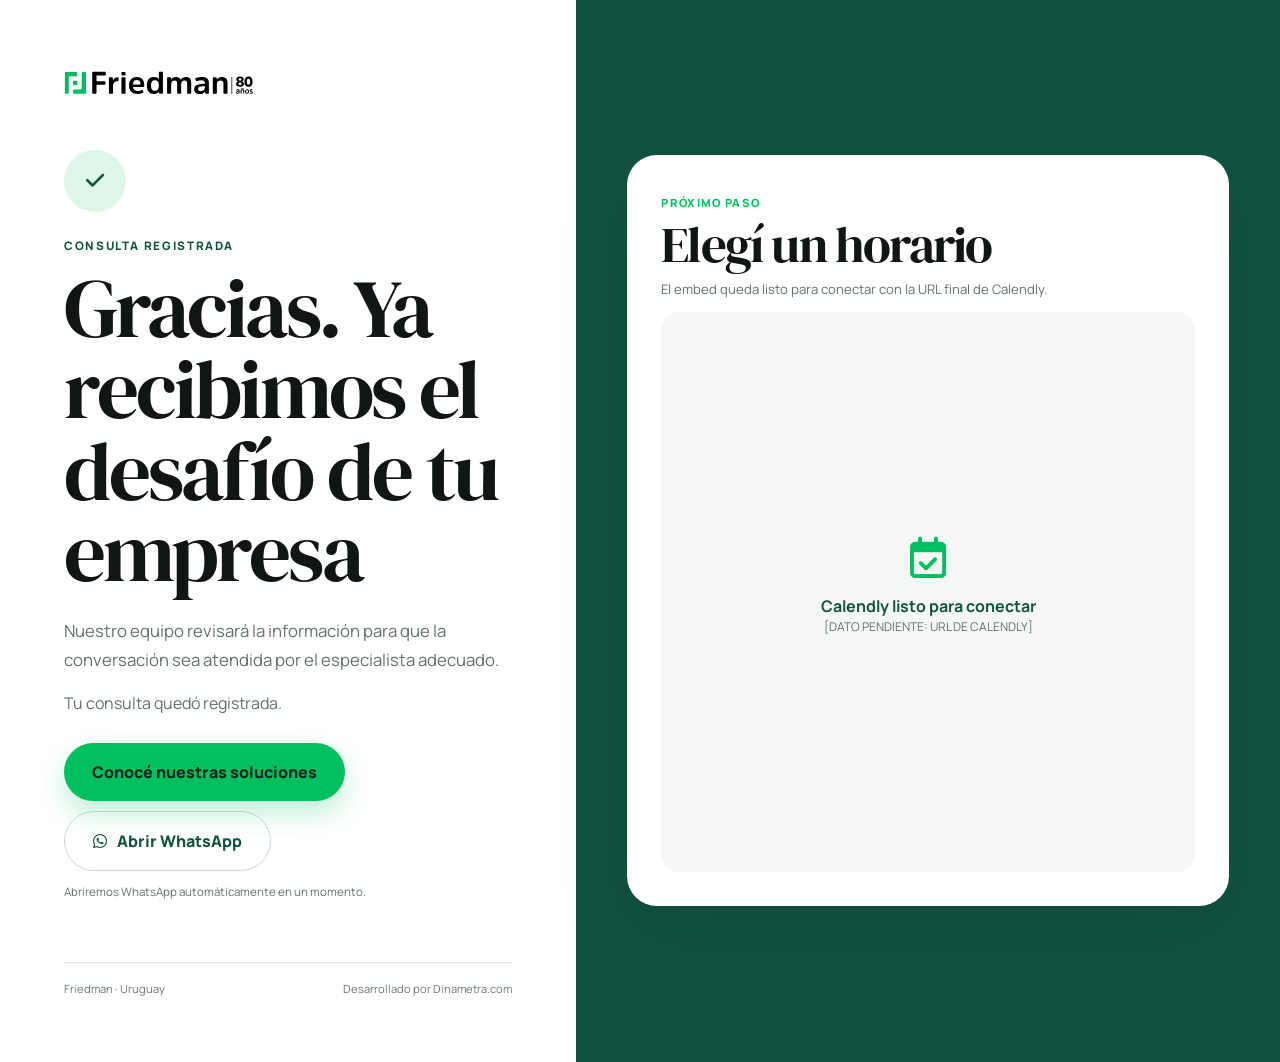
==== gracias.html @ 1538dcfa "landing-friedman-by-ariel" ====
<!doctype html>
<html lang="es-UY">
<head>
  <meta charset="utf-8">
  <meta name="viewport" content="width=device-width, initial-scale=1">
  <title>Gracias | Friedman</title>
  <meta name="robots" content="noindex, nofollow">
  <meta name="theme-color" content="#115341">
  <link rel="icon" href="assets/favicon.png" type="image/png">
  <link rel="preconnect" href="https://fonts.googleapis.com">
  <link rel="preconnect" href="https://fonts.gstatic.com" crossorigin>
  <link href="https://fonts.googleapis.com/css2?family=Manrope:wght@400;500;600;700;800&family=DM+Serif+Display&display=swap" rel="stylesheet">
  <link rel="stylesheet" href="https://cdnjs.cloudflare.com/ajax/libs/font-awesome/6.7.2/css/all.min.css">
  <link rel="stylesheet" href="styles.css">
</head>
<body class="thanks-page" data-page="thanks">
  <main class="thanks-shell">
    <section class="thanks-panel thanks-panel--message">
      <a href="index.html" class="thanks-logo" aria-label="Volver al inicio">
        <img src="assets/friedman-80-claro.svg" alt="Friedman 80 años">
      </a>

      <div class="thanks-content">
        <div class="success-mark"><i class="fa-solid fa-check"></i></div>
        <span class="mini-label">Consulta registrada</span>
        <h1>Gracias. Ya recibimos el desafío de tu empresa</h1>
        <p class="thanks-lead" id="thanksLead">
          Nuestro equipo revisará la información para que la conversación sea atendida por el especialista adecuado.
        </p>
        <p class="thanks-confirmation">Tu consulta quedó registrada.</p>

        <div class="thanks-summary" id="thanksSummary" hidden>
          <span>Resumen enviado</span>
          <strong id="thanksCompany"></strong>
          <p id="thanksChallenge"></p>
        </div>

        <div class="thanks-actions">
          <a class="btn btn--primary btn--large" href="index.html#soluciones">Conocé nuestras soluciones</a>
          <a class="btn btn--ghost btn--large" id="waManual" href="#" target="_blank" rel="noopener">
            <i class="fa-brands fa-whatsapp"></i> Abrir WhatsApp
          </a>
        </div>

        <p class="redirect-note" id="redirectNote">Abriremos WhatsApp automáticamente en un momento.</p>
      </div>

      <div class="thanks-footer">
        <span>Friedman · Uruguay</span>
        <a href="https://dinametra.com/" target="_blank" rel="noopener">Desarrollado por Dinametra.com</a>
      </div>
    </section>

    <section class="thanks-panel thanks-panel--calendar">
      <div class="calendar-shell">
        <div class="calendar-head">
          <span>Próximo paso</span>
          <h2>Elegí un horario</h2>
          <p>El embed queda listo para conectar con la URL final de Calendly.</p>
        </div>

        <div id="calendlyMount" class="calendly-mount">
          <div class="calendar-placeholder">
            <i class="fa-regular fa-calendar-check"></i>
            <strong>Calendly listo para conectar</strong>
            <p>[DATO PENDIENTE: URL DE CALENDLY]</p>
          </div>
        </div>
      </div>
    </section>
  </main>

  <script src="script.js"></script>
</body>
</html>
---- styles.css ----
:root{
  --green:#00bf5e;
  --green-dark:#115341;
  --green-deep:#0b3a2f;
  --ink:#111514;
  --muted:#64706c;
  --paper:#f5f7f4;
  --white:#ffffff;
  --line:rgba(17,83,65,.14);
  --shadow:0 24px 70px rgba(6,32,25,.16);
  --radius:28px;
  --radius-sm:18px;
  --container:min(1180px, calc(100% - 40px));
  --ease:cubic-bezier(.2,.7,.2,1);
}

*{box-sizing:border-box}
html{scroll-behavior:smooth}
body{
  margin:0;
  color:var(--ink);
  background:#fff;
  font-family:"Manrope",system-ui,-apple-system,BlinkMacSystemFont,"Segoe UI",sans-serif;
  line-height:1.5;
  overflow-x:hidden;
}
body.modal-open{overflow:hidden}
img{display:block;max-width:100%}
button,input,select{font:inherit}
button{cursor:pointer}
a{color:inherit;text-decoration:none}
h1,h2,h3,p{margin-top:0}
h1,h2{
  font-family:"DM Serif Display",Georgia,serif;
  letter-spacing:-.035em;
  line-height:.98;
  font-weight:400;
}
h1{font-size:clamp(3.6rem,8vw,7.7rem);margin-bottom:24px}
h2{font-size:clamp(2.5rem,5vw,5.1rem);margin-bottom:20px}
h3{font-size:clamp(1.05rem,1.6vw,1.4rem);line-height:1.15}
p{color:var(--muted)}
.container{width:var(--container);margin-inline:auto}
.section{padding:clamp(84px,11vw,150px) 0}
.sr-only{
  position:absolute;width:1px;height:1px;padding:0;margin:-1px;overflow:hidden;
  clip:rect(0,0,0,0);white-space:nowrap;border:0
}
.skip-link{
  position:fixed;left:16px;top:12px;z-index:9999;
  transform:translateY(-160%);background:var(--ink);color:#fff;padding:10px 14px;border-radius:8px
}
.skip-link:focus{transform:translateY(0)}

.btn{
  border:0;border-radius:999px;padding:14px 22px;font-weight:800;
  display:inline-flex;align-items:center;justify-content:center;gap:10px;
  transition:transform .25s var(--ease),background .25s,color .25s,box-shadow .25s;
}
.btn:hover{transform:translateY(-2px)}
.btn:focus-visible,.card-cta:focus-visible,.text-link:focus-visible,.accordion-trigger:focus-visible,
.menu-toggle:focus-visible,.modal-close:focus-visible,.footer-button:focus-visible,.whatsapp-float:focus-visible{
  outline:3px solid rgba(0,191,94,.36);outline-offset:4px
}
.btn--primary{background:var(--green);color:#08251b;box-shadow:0 12px 28px rgba(0,191,94,.25)}
.btn--primary:hover{background:#0cd56d}
.btn--ghost{background:transparent;border:1px solid rgba(17,83,65,.22);color:var(--green-dark)}
.btn--dark{background:var(--ink);color:#fff}
.btn--light{background:#fff;color:var(--green-dark)}
.btn--large{padding:17px 28px;font-size:1rem}
.mini-label,.section-kicker,.final-eyebrow{
  font-size:.73rem;font-weight:800;text-transform:uppercase;letter-spacing:.14em
}
.section-kicker{color:var(--green-dark);margin-bottom:18px}
.section-kicker--light{color:#b9ffd7}

.site-header{
  position:fixed;inset:0 0 auto;z-index:80;
  transition:background .3s var(--ease),backdrop-filter .3s,border-color .3s;
  border-bottom:1px solid transparent
}
.site-header.is-scrolled{
  background:rgba(255,255,255,.84);
  backdrop-filter:blur(18px);
  border-color:rgba(17,83,65,.1)
}
.nav-shell{min-height:82px;display:flex;align-items:center;justify-content:space-between;gap:22px}
.brand{display:flex;align-items:center;flex:0 0 auto}
.brand-logo{width:clamp(142px,16vw,185px);height:auto;align-self:center}

.desktop-nav{display:flex;align-items:center;gap:clamp(18px,2.4vw,32px);font-size:.86rem;font-weight:700}
.desktop-nav a{position:relative}
.desktop-nav a::after{
  content:"";position:absolute;left:0;right:100%;bottom:-8px;height:2px;background:var(--green);
  transition:right .25s var(--ease)
}
.desktop-nav a:hover::after{right:0}
.nav-actions{display:flex;align-items:center;gap:14px}
.candidate-link{font-size:.8rem;font-weight:700;color:var(--green-dark)}
.btn--nav{padding:12px 18px;font-size:.82rem}
.menu-toggle{display:none;background:none;border:0;width:44px;height:44px;padding:10px}
.menu-toggle span{display:block;height:2px;background:var(--ink);margin:5px 0;transition:.25s}
.mobile-nav{
  display:none;background:#fff;padding:18px 20px 24px;border-top:1px solid var(--line);
  box-shadow:0 18px 40px rgba(0,0,0,.08)
}
.mobile-nav a,.mobile-nav button{display:block;width:100%;text-align:left;padding:11px 0;font-weight:800}
.mobile-nav .btn{margin-top:10px;text-align:center}

.hero{
  position:relative;min-height:100svh;padding:132px 0 74px;
  display:flex;align-items:center;overflow:hidden;
  background:
    radial-gradient(circle at 80% 18%,rgba(0,191,94,.12),transparent 28%),
    linear-gradient(135deg,#fff 0%,#f2f6f1 100%)
}
.hero-grid{display:grid;grid-template-columns:1.02fr .98fr;gap:clamp(38px,6vw,90px);align-items:center}
.eyebrow{
  display:inline-flex;align-items:center;gap:10px;color:var(--green-dark);font-weight:800;
  letter-spacing:.08em;text-transform:uppercase;font-size:.72rem;margin-bottom:24px
}
.eyebrow-dot{width:8px;height:8px;border-radius:50%;background:var(--green);box-shadow:0 0 0 6px rgba(0,191,94,.1)}
.hero-lead{max-width:670px;font-size:clamp(1.05rem,1.7vw,1.32rem);line-height:1.65;color:#44504c}
.hero-actions{display:flex;gap:12px;flex-wrap:wrap;margin:30px 0 42px}
.hero-proof{display:grid;grid-template-columns:repeat(3,1fr);gap:18px;max-width:650px}
.hero-proof div{border-top:1px solid var(--line);padding-top:14px}
.hero-proof strong{display:block;color:var(--green-dark);font-size:1.04rem}
.hero-proof span{display:block;color:var(--muted);font-size:.74rem;margin-top:3px}
.hero-visual{position:relative;min-height:620px}
.hero-photo-wrap{
  position:absolute;inset:0 0 36px 40px;border-radius:42px;overflow:hidden;box-shadow:var(--shadow)
}
.hero-photo-wrap::after{
  content:"";position:absolute;inset:0;border:1px solid rgba(255,255,255,.55);border-radius:inherit;pointer-events:none
}
.hero-photo-wrap img{width:100%;height:100%;object-fit:cover}
.photo-shade{position:absolute;inset:0;background:linear-gradient(to top,rgba(7,32,25,.24),transparent 50%)}
.floating-card{
  position:absolute;background:rgba(255,255,255,.92);backdrop-filter:blur(18px);border:1px solid rgba(255,255,255,.7);
  border-radius:18px;padding:16px 18px;box-shadow:0 20px 55px rgba(13,44,35,.14);z-index:2
}
.floating-card strong{display:block;color:var(--green-dark);font-size:.95rem}
.floating-card span{font-size:.7rem;color:var(--muted)}
.floating-card--top{top:44px;left:0;max-width:235px}
.floating-card--bottom{right:-14px;bottom:0;display:flex;align-items:center;gap:12px;max-width:265px}
.status-dot{width:12px;height:12px;border-radius:50%;background:var(--green);box-shadow:0 0 0 7px rgba(0,191,94,.13)}
.hero-orb{position:absolute;border-radius:50%;filter:blur(1px);pointer-events:none}
.hero-orb--1{width:220px;height:220px;background:rgba(0,191,94,.08);left:-95px;bottom:14%}
.hero-orb--2{width:80px;height:80px;border:1px solid rgba(17,83,65,.14);right:2%;top:18%}
.scroll-cue{
  position:absolute;right:28px;bottom:28px;display:flex;align-items:center;gap:10px;
  writing-mode:vertical-rl;font-size:.69rem;font-weight:800;text-transform:uppercase;letter-spacing:.15em;color:var(--green-dark)
}

.trust-strip{background:var(--green-dark);color:#fff}
.trust-grid{display:grid;grid-template-columns:repeat(4,1fr)}
.trust-grid article{padding:28px 26px;border-right:1px solid rgba(255,255,255,.12)}
.trust-grid article:last-child{border-right:0}
.trust-grid span{display:block;color:#7df0ad;font-size:.68rem;font-weight:800;letter-spacing:.12em}
.trust-grid strong{display:block;font-size:1.28rem;margin:6px 0}
.trust-grid p{color:rgba(255,255,255,.68);font-size:.78rem;margin:0}

.section--dark{background:#0d1714;color:#fff}
.section--dark p{color:rgba(255,255,255,.66)}
.section--dark .section-kicker{color:#64df9b}
.problem-grid{display:grid;grid-template-columns:.85fr 1.15fr;gap:clamp(50px,8vw,120px);align-items:center}
.problem-copy p{font-size:1.05rem;line-height:1.8;max-width:590px}
.text-link{padding:0;border:0;background:none;color:#9af0bd;font-weight:800;display:inline-flex;gap:10px;align-items:center}
.fragment-visual{position:relative;min-height:520px}
.fragment{
  position:absolute;border:1px solid rgba(255,255,255,.12);border-radius:20px;padding:18px 22px;
  background:rgba(255,255,255,.04);color:#cbd7d1;font-weight:700;font-size:.85rem
}
.fragment--a{left:3%;top:14%}
.fragment--b{right:5%;top:11%}
.fragment--c{left:0;bottom:14%}
.fragment--d{right:0;bottom:16%}
.core-card{
  position:absolute;left:50%;top:50%;transform:translate(-50%,-50%);
  width:220px;height:220px;border-radius:50%;background:var(--green);color:#08251b;
  display:flex;flex-direction:column;align-items:center;justify-content:center;box-shadow:0 0 0 30px rgba(0,191,94,.06)
}
.core-card img{width:52px;margin-bottom:12px}
.core-card span{font-size:.73rem;font-weight:700}
.core-card strong{font-size:1.7rem}
.connector-lines{
  position:absolute;inset:16%;
  background:
    linear-gradient(28deg,transparent 49.7%,rgba(0,191,94,.3) 50%,transparent 50.3%),
    linear-gradient(-28deg,transparent 49.7%,rgba(0,191,94,.3) 50%,transparent 50.3%)
}

.center-head{text-align:center;max-width:850px;margin:0 auto 58px}
.center-head p{max-width:680px;margin:0 auto;font-size:1.03rem}
.cycle-grid{display:grid;grid-template-columns:repeat(4,1fr);gap:18px}
.cycle-card{
  min-height:250px;border:1px solid var(--line);border-radius:var(--radius-sm);padding:26px;
  position:relative;overflow:hidden;background:#fff;transition:.3s var(--ease)
}
.cycle-card:hover{transform:translateY(-7px);box-shadow:0 22px 50px rgba(17,83,65,.09);border-color:rgba(0,191,94,.36)}
.cycle-index{position:absolute;right:22px;top:18px;color:#9bb1aa;font-size:.75rem;font-weight:800}
.cycle-icon{
  width:54px;height:54px;border-radius:16px;background:#e7f9ef;color:var(--green-dark);
  display:grid;place-items:center;font-size:1.2rem;margin-bottom:44px
}
.cycle-card h3{margin-bottom:8px}
.cycle-card p{margin:0;font-size:.86rem}

.solutions-section{background:var(--paper)}
.split-head{display:grid;grid-template-columns:1.2fr .8fr;gap:50px;align-items:end;margin-bottom:52px}
.split-head p{margin:0 0 14px;max-width:460px}
.solution-grid{display:grid;grid-template-columns:repeat(2,1fr);gap:20px}
.solution-card{
  position:relative;min-height:390px;padding:32px;border-radius:28px;background:#fff;border:1px solid rgba(17,83,65,.1);
  overflow:hidden;transition:.3s var(--ease)
}
.solution-card:hover{transform:translateY(-5px);box-shadow:0 30px 70px rgba(16,50,40,.11)}
.solution-card--featured{background:var(--green-dark);color:#fff}
.solution-card--featured p{color:rgba(255,255,255,.68)}
.solution-card--featured .solution-tag{background:rgba(255,255,255,.12);color:#cbffe0}
.solution-card--featured .solution-number{color:rgba(255,255,255,.4)}
.solution-card--featured .solution-icon{color:#5ff19d}
.solution-card--featured .card-cta{color:#fff}
.solution-top{display:flex;justify-content:space-between;align-items:center}
.solution-tag{font-size:.68rem;font-weight:800;text-transform:uppercase;letter-spacing:.1em;background:#e9f8ef;color:var(--green-dark);padding:7px 10px;border-radius:999px}
.solution-number{font-size:.75rem;font-weight:800;color:#94aaa3}
.solution-icon{font-size:2.1rem;color:var(--green-dark);margin:66px 0 24px}
.solution-card h3{font-size:1.7rem;margin-bottom:12px}
.solution-card p{font-size:.9rem;max-width:520px}
.card-cta{
  position:absolute;left:32px;bottom:28px;border:0;background:none;padding:0;color:var(--green-dark);
  font-weight:800;display:flex;align-items:center;gap:9px
}
.solution-card--wide{grid-column:1/-1;display:grid;grid-template-columns:1.2fr .8fr;gap:28px;min-height:380px}
.solution-card--wide .card-cta{position:static;margin-top:26px}
.solution-card-visual{
  background:linear-gradient(145deg,#d9f4e4,#eff8f2);border-radius:22px;position:relative;display:grid;place-items:center;min-height:300px
}
.solution-card-visual::before{
  content:"";width:170px;height:170px;border:1px solid rgba(17,83,65,.22);border-radius:50%;
  box-shadow:0 0 0 30px rgba(0,191,94,.08),0 0 0 60px rgba(0,191,94,.05)
}
.solution-card-visual span{
  position:absolute;background:#fff;color:var(--green-dark);padding:10px 14px;border-radius:999px;
  box-shadow:0 10px 24px rgba(17,83,65,.1);font-size:.76rem;font-weight:800
}
.solution-card-visual span:nth-child(1){top:20%;left:12%}
.solution-card-visual span:nth-child(2){top:38%;right:10%}
.solution-card-visual span:nth-child(3){bottom:16%;left:26%}

.benefits-grid{display:grid;grid-template-columns:.9fr 1.1fr;gap:clamp(50px,8vw,110px);align-items:start}
.benefits-intro{position:sticky;top:140px}
.benefits-intro p{font-size:1rem;line-height:1.8;max-width:520px;margin-bottom:30px}
.benefit-list{border-top:1px solid var(--line)}
.benefit-item{display:grid;grid-template-columns:70px 1fr;gap:20px;padding:28px 0;border-bottom:1px solid var(--line)}
.benefit-item>span{color:var(--green);font-size:.75rem;font-weight:800;padding-top:3px}
.benefit-item h3{margin-bottom:7px}
.benefit-item p{margin:0;font-size:.88rem}

.arrival-section{display:grid;grid-template-columns:1fr 1fr;min-height:680px;background:var(--green-dark)}
.arrival-image{min-height:520px}
.arrival-image img{width:100%;height:100%;object-fit:cover}
.arrival-copy{padding:clamp(58px,8vw,110px);align-self:center;color:#fff}
.arrival-copy p{color:rgba(255,255,255,.7);font-size:1.05rem;line-height:1.8;max-width:560px;margin-bottom:30px}

.process-line{display:grid;grid-template-columns:repeat(4,1fr);position:relative;gap:30px}
.process-line::before{content:"";position:absolute;left:3%;right:3%;top:17px;height:1px;background:rgba(17,83,65,.18)}
.process-step{position:relative;padding-top:54px}
.process-dot{position:absolute;top:8px;left:0;width:19px;height:19px;border-radius:50%;background:#fff;border:5px solid var(--green);box-shadow:0 0 0 7px #e6f7ed}
.process-no{font-size:.7rem;color:#899d96;font-weight:800;letter-spacing:.1em}
.process-step h3{margin:16px 0 8px}
.process-step p{font-size:.85rem;line-height:1.6}

.authority-section{background:#f2f6f1}
.authority-grid{display:grid;grid-template-columns:1fr 1fr;gap:clamp(42px,7vw,100px);align-items:center}
.authority-visual{position:relative}
.authority-visual img{width:100%;height:560px;object-fit:cover;border-radius:34px}
.year-stamp{
  position:absolute;right:-22px;bottom:-24px;background:var(--green);color:#08251b;width:190px;height:190px;border-radius:50%;
  display:flex;flex-direction:column;align-items:center;justify-content:center;box-shadow:var(--shadow)
}
.year-stamp strong{font-family:"DM Serif Display",serif;font-size:3.2rem;line-height:1}
.year-stamp span{font-weight:800;font-size:.8rem}
.authority-copy p{font-size:1.02rem;line-height:1.8}
.authority-facts{margin-top:30px;display:grid;gap:15px}
.authority-facts div{display:flex;gap:12px;align-items:flex-start}
.authority-facts i{color:var(--green);margin-top:4px}
.authority-facts span{font-size:.9rem;color:#394540}

.proof-marquee-section{padding:100px 0;background:#fff;overflow:hidden}
.proof-head{margin-bottom:42px}
.proof-head h2{font-size:clamp(2.5rem,4.6vw,4.6rem)}
.proof-track-wrap{overflow:hidden;margin:14px 0}
.proof-track{display:flex;gap:14px;width:max-content;will-change:transform}
.proof-card{
  flex:0 0 270px;border:1px solid var(--line);border-radius:18px;padding:22px;background:#fff;
  box-shadow:0 12px 30px rgba(17,83,65,.05)
}
.proof-card span{display:block;color:var(--green);font-size:.72rem;font-weight:800;text-transform:uppercase;letter-spacing:.1em;margin-bottom:8px}
.proof-card strong{font-size:.98rem;color:var(--green-dark)}
.proof-track--left{animation:marquee-left 19s linear infinite}
.proof-track--right{animation:marquee-right 21s linear infinite}
.proof-track:hover{animation-play-state:paused}
@keyframes marquee-left{to{transform:translateX(-50%)}}
@keyframes marquee-right{from{transform:translateX(-50%)}to{transform:translateX(0)}}

.faq-section{background:var(--paper)}
.faq-grid{display:grid;grid-template-columns:.75fr 1.25fr;gap:clamp(50px,8vw,100px);align-items:start}
.faq-head{position:sticky;top:135px}
.faq-head p{max-width:360px;margin-bottom:28px}
.accordion{border-top:1px solid var(--line)}
.accordion-item{border-bottom:1px solid var(--line)}
.accordion-trigger{
  width:100%;display:flex;justify-content:space-between;align-items:center;gap:20px;
  background:none;border:0;padding:24px 0;text-align:left;font-weight:800;color:var(--ink)
}
.accordion-trigger i{transition:transform .25s}
.accordion-item.is-open .accordion-trigger i{transform:rotate(45deg)}
.accordion-panel{padding:0 44px 22px 0}
.accordion-panel p{margin:0;line-height:1.75;font-size:.9rem}

.final-cta{background:var(--green);padding:64px 0}
.final-cta-inner{display:flex;align-items:center;justify-content:space-between;gap:40px}
.final-cta h2{font-size:clamp(2.5rem,4.5vw,4.8rem);max-width:780px;margin:10px 0 0}
.final-eyebrow{color:#0b5438}

.site-footer{background:#0b1713;color:#fff;padding:70px 0 24px}
.footer-grid{display:grid;grid-template-columns:1.5fr .8fr 1fr 1fr;gap:50px}
.footer-brand img{width:210px;align-self:flex-start;margin-bottom:18px}
.footer-brand p{max-width:320px;color:rgba(255,255,255,.55);font-size:.83rem}
.site-footer h3{font-size:.78rem;text-transform:uppercase;letter-spacing:.12em;color:#77dfa4;margin-bottom:18px}
.site-footer a,.site-footer span,.footer-button{display:block;color:rgba(255,255,255,.72);font-size:.82rem;margin:9px 0}
.site-footer a:hover{color:#fff}
.footer-button{background:none;border:0;padding:0;font-weight:800;color:#fff}
.footer-bottom{display:flex;justify-content:space-between;gap:20px;padding-top:34px;margin-top:46px;border-top:1px solid rgba(255,255,255,.1)}
.footer-bottom span,.footer-bottom a{font-size:.72rem;margin:0}

.whatsapp-float{
  position:fixed;right:22px;bottom:22px;z-index:70;width:58px;height:58px;border-radius:50%;
  display:grid;place-items:center;background:var(--green);color:#08251b;font-size:1.75rem;
  box-shadow:0 14px 38px rgba(0,191,94,.34);animation:wa-pulse 2.4s infinite
}
@keyframes wa-pulse{
  0%,100%{box-shadow:0 14px 38px rgba(0,191,94,.3),0 0 0 0 rgba(0,191,94,.28)}
  50%{box-shadow:0 14px 38px rgba(0,191,94,.3),0 0 0 12px rgba(0,191,94,0)}
}

.modal-backdrop{
  position:fixed;inset:0;z-index:120;background:rgba(4,18,13,.7);backdrop-filter:blur(10px);
  display:grid;place-items:center;padding:14px;opacity:0;pointer-events:none;transition:.25s var(--ease)
}
.modal-backdrop.is-open{opacity:1;pointer-events:auto}
.lead-modal{
  width:min(790px,100%);background:#fff;border-radius:28px;box-shadow:0 30px 90px rgba(0,0,0,.32);
  padding:clamp(20px,3vw,34px);position:relative;transform:translateY(18px) scale(.98);transition:.25s var(--ease)
}
.modal-backdrop.is-open .lead-modal{transform:translateY(0) scale(1)}
.modal-close{
  position:absolute;right:16px;top:16px;width:38px;height:38px;border-radius:50%;border:1px solid var(--line);background:#fff;color:var(--ink)
}
.modal-head{text-align:center;margin-bottom:16px;padding-inline:34px}
.modal-head .mini-label{color:var(--green-dark)}
.modal-head h2{font-size:clamp(2rem,5vw,3.1rem);margin:4px 0 6px}
.modal-head p{font-size:.8rem;margin:0}
.form-grid{display:grid;grid-template-columns:1fr 1fr;gap:9px}
.field input,.field select{
  width:100%;height:42px;border:1px solid rgba(17,83,65,.17);background:#f9fbf9;border-radius:12px;
  padding:0 13px;color:var(--ink);outline:none;font-size:.82rem
}
.field input:focus,.field select:focus{border-color:var(--green);box-shadow:0 0 0 3px rgba(0,191,94,.1)}
.field input::placeholder{color:#7d8985}
.consent{display:flex;gap:9px;align-items:flex-start;margin:12px 2px 10px;font-size:.68rem;color:#63706c}
.consent input{margin-top:2px;accent-color:var(--green)}
.consent a{text-decoration:underline}
.btn--submit{width:100%;height:44px;padding:0 18px}
.form-note{text-align:center;font-size:.64rem;margin:7px 0 0;color:#7a8581}

.reveal{opacity:0;transform:translateY(24px);transition:opacity .75s var(--ease),transform .75s var(--ease)}
.reveal.is-visible{opacity:1;transform:none}
.reveal--delay{transition-delay:.12s}

/* Gracias */
.thanks-page{background:#eef4ef}
.thanks-shell{min-height:100svh;display:grid;grid-template-columns:.9fr 1.1fr}
.thanks-panel{min-height:100svh}
.thanks-panel--message{background:#fff;padding:clamp(28px,5vw,70px);display:flex;flex-direction:column}
.thanks-logo img{width:190px;align-self:flex-start}
.thanks-content{margin:auto 0;max-width:620px;padding:50px 0}
.success-mark{width:62px;height:62px;border-radius:50%;background:#dff7e9;color:var(--green-dark);display:grid;place-items:center;font-size:1.3rem;margin-bottom:20px}
.thanks-content .mini-label{color:var(--green-dark)}
.thanks-content h1{font-size:clamp(3.2rem,6.5vw,6.3rem);margin:12px 0 22px}
.thanks-lead{font-size:1.05rem;line-height:1.75}
.thanks-summary{background:#f3f7f4;border:1px solid var(--line);border-radius:16px;padding:18px;margin:24px 0}
.thanks-summary span{font-size:.68rem;text-transform:uppercase;letter-spacing:.12em;color:var(--green-dark);font-weight:800}
.thanks-summary strong{display:block;margin:5px 0}
.thanks-summary p{margin:0;font-size:.82rem}
.thanks-actions{display:flex;gap:10px;flex-wrap:wrap;margin-top:28px}
.redirect-note{font-size:.72rem;margin-top:12px}
.thanks-footer{display:flex;justify-content:space-between;gap:20px;border-top:1px solid var(--line);padding-top:18px;font-size:.7rem;color:#6d7773}
.thanks-panel--calendar{background:var(--green-dark);padding:clamp(22px,4vw,56px);display:grid;place-items:center}
.calendar-shell{width:min(760px,100%);background:#fff;border-radius:30px;padding:clamp(20px,3vw,34px);box-shadow:var(--shadow)}
.calendar-head span{font-size:.7rem;font-weight:800;text-transform:uppercase;letter-spacing:.12em;color:var(--green)}
.calendar-head h2{font-size:clamp(2.2rem,4vw,3.8rem);margin:6px 0 10px}
.calendar-head p{font-size:.82rem}
.calendly-mount{min-height:560px;border-radius:18px;background:#f4f7f5;overflow:hidden}
.calendar-placeholder{min-height:560px;display:grid;place-items:center;align-content:center;text-align:center;padding:40px;color:var(--green-dark)}
.calendar-placeholder i{font-size:2.6rem;color:var(--green);margin-bottom:16px}
.calendar-placeholder p{font-size:.75rem}

@media (max-width: 1050px){
  .desktop-nav{display:none}
  .menu-toggle{display:block}
  .candidate-link{display:none}
  .hero-grid{grid-template-columns:1fr 1fr;gap:32px}
  .hero-visual{min-height:520px}
}

@media (max-width: 880px){
  :root{--container:min(100% - 28px, 720px)}
  .nav-shell{min-height:72px}
  .btn--nav{display:none}
  .brand-logo{width:148px}
  .mobile-nav.is-open{display:grid}
  .hero{padding-top:112px;min-height:auto}
  .hero-grid,.problem-grid,.split-head,.benefits-grid,.arrival-section,.authority-grid,.faq-grid,.thanks-shell{grid-template-columns:1fr}
  .hero-copy{text-align:left}
  .hero-visual{min-height:520px;margin-top:18px}
  .hero-photo-wrap{inset:0 0 25px 20px}
  .scroll-cue{display:none}
  .trust-grid{grid-template-columns:1fr 1fr}
  .trust-grid article:nth-child(2){border-right:0}
  .trust-grid article:nth-child(-n+2){border-bottom:1px solid rgba(255,255,255,.12)}
  .fragment-visual{min-height:430px}
  .cycle-grid{grid-template-columns:1fr 1fr}
  .solution-grid{grid-template-columns:1fr}
  .solution-card--wide{grid-column:auto;grid-template-columns:1fr}
  .solution-card-visual{display:none}
  .benefits-intro,.faq-head{position:static}
  .arrival-copy{padding:70px 28px}
  .process-line{grid-template-columns:1fr 1fr}
  .process-line::before{display:none}
  .authority-visual img{height:460px}
  .year-stamp{right:18px}
  .final-cta-inner{align-items:flex-start;flex-direction:column}
  .footer-grid{grid-template-columns:1fr 1fr}
  .footer-brand{grid-column:1/-1}
  .thanks-panel{min-height:auto}
  .thanks-panel--message{min-height:100svh}
  .thanks-panel--calendar{min-height:auto;padding:28px}
}

@media (max-width: 720px){
  h1{font-size:clamp(3.25rem,17vw,5.5rem)}
  h2{font-size:clamp(2.55rem,12vw,4rem)}
  .section{padding:82px 0}
  .hero-proof{grid-template-columns:1fr;gap:8px}
  .hero-proof div{display:flex;justify-content:space-between;gap:12px}
  .hero-visual{min-height:430px}
  .floating-card--top{top:20px}
  .floating-card--bottom{right:0}
  .trust-grid{grid-template-columns:1fr 1fr}
  .trust-grid article{padding:22px 16px}
  .cycle-grid,.process-line{grid-template-columns:1fr}
  .cycle-card{min-height:220px}
  .fragment--a{left:0}.fragment--b{right:0}.fragment--c{left:0}.fragment--d{right:0}
  .core-card{width:170px;height:170px}
  .solution-card{min-height:365px;padding:26px}
  .card-cta{left:26px}
  .authority-visual img{height:380px}
  .year-stamp{width:150px;height:150px}
  .year-stamp strong{font-size:2.4rem}
  .footer-grid{grid-template-columns:1fr}
  .footer-brand{grid-column:auto}
  .footer-bottom{flex-direction:column}
  .form-grid{grid-template-columns:1fr;gap:6px}
  .field input,.field select{height:36px;font-size:.76rem}
  .lead-modal{padding:16px;border-radius:22px}
  .modal-head{margin-bottom:10px}
  .modal-head h2{font-size:2rem}
  .modal-head p{font-size:.72rem}
  .consent{margin:8px 2px;font-size:.61rem}
  .btn--submit{height:38px;font-size:.78rem}
  .form-note{font-size:.58rem}
  .thanks-actions{flex-direction:column}
  .thanks-actions .btn{width:100%}
  .calendar-placeholder,.calendly-mount{min-height:500px}
}

@media (max-width: 430px){
  :root{--container:calc(100% - 22px)}
  .hero{padding-top:98px}
  .hero-actions{display:grid}
  .hero-actions .btn{width:100%}
  .hero-visual{min-height:370px}
  .floating-card{padding:12px 14px}
  .floating-card--top{max-width:200px}
  .floating-card--bottom{max-width:230px}
  .trust-grid{grid-template-columns:1fr}
  .trust-grid article{border-right:0;border-bottom:1px solid rgba(255,255,255,.12)}
  .trust-grid article:last-child{border-bottom:0}
  .fragment-visual{min-height:390px}
  .fragment{font-size:.72rem;padding:12px 14px}
  .core-card{width:145px;height:145px}
  .solution-card{min-height:390px}
  .proof-card{flex-basis:230px}
  .whatsapp-float{right:14px;bottom:14px;width:54px;height:54px}
  .modal-backdrop{padding:7px}
  .lead-modal{padding:12px 12px 10px}
  .modal-close{width:32px;height:32px;right:10px;top:10px}
  .modal-head{padding-inline:24px}
  .modal-head h2{font-size:1.75rem;margin-top:2px}
  .field input,.field select{height:34px}
  .consent{line-height:1.25}
}

@media (prefers-reduced-motion: reduce){
  *,*::before,*::after{scroll-behavior:auto!important;animation-duration:.01ms!important;animation-iteration-count:1!important;transition-duration:.01ms!important}
  .reveal{opacity:1;transform:none}
}


/* ==========================================================
   V2 - Logo + motion refinements
   ========================================================== */

/* Navbar: black Friedman wordmark on light/blurred header. */
.site-header .brand-logo{
  display:block;
  opacity:1;
  filter:none;
}
.site-header.is-scrolled .brand-logo{
  display:block;
  opacity:1;
  filter:none;
}

/* Problem/context diagram: more motion without changing the layout. */
.fragment-visual{
  isolation:isolate;
  perspective:900px;
}
.diagram-orbit{
  position:absolute;
  left:50%;
  top:50%;
  border-radius:50%;
  pointer-events:none;
  transform:translate(-50%,-50%);
  border:1px dashed rgba(84,241,154,.18);
  z-index:0;
}
.diagram-orbit--1{
  width:74%;
  aspect-ratio:1;
  animation:diagram-spin 19s linear infinite;
}
.diagram-orbit--2{
  width:48%;
  aspect-ratio:1;
  border-style:solid;
  border-color:rgba(84,241,154,.12);
  animation:diagram-spin-reverse 12s linear infinite;
}
.fragment{
  z-index:3;
  will-change:transform;
  box-shadow:0 16px 44px rgba(0,0,0,.12);
}
.fragment--a{animation:fragment-float-a 4.8s ease-in-out infinite}
.fragment--b{animation:fragment-float-b 5.6s ease-in-out .45s infinite}
.fragment--c{animation:fragment-float-c 5.2s ease-in-out .8s infinite}
.fragment--d{animation:fragment-float-d 4.5s ease-in-out .2s infinite}
.connector-lines{
  z-index:1;
  transform-origin:center;
  animation:connector-breathe 5.5s ease-in-out infinite;
}
.core-card{
  z-index:4;
  animation:core-float 4.2s ease-in-out infinite;
}
.core-card::before,
.core-card::after{
  content:"";
  position:absolute;
  inset:-20px;
  border:1px solid rgba(0,191,94,.28);
  border-radius:50%;
  animation:core-ring 3.2s ease-out infinite;
  pointer-events:none;
}
.core-card::after{
  animation-delay:1.6s;
}
.core-card img{
  animation:core-icon 6s ease-in-out infinite;
}

@keyframes diagram-spin{
  from{transform:translate(-50%,-50%) rotate(0deg)}
  to{transform:translate(-50%,-50%) rotate(360deg)}
}
@keyframes diagram-spin-reverse{
  from{transform:translate(-50%,-50%) rotate(360deg)}
  to{transform:translate(-50%,-50%) rotate(0deg)}
}
@keyframes fragment-float-a{
  0%,100%{transform:translate3d(0,0,0) rotate(0)}
  50%{transform:translate3d(14px,-11px,26px) rotate(-1.5deg)}
}
@keyframes fragment-float-b{
  0%,100%{transform:translate3d(0,0,0) rotate(0)}
  50%{transform:translate3d(-12px,14px,20px) rotate(1.2deg)}
}
@keyframes fragment-float-c{
  0%,100%{transform:translate3d(0,0,0) rotate(0)}
  50%{transform:translate3d(11px,12px,28px) rotate(1.4deg)}
}
@keyframes fragment-float-d{
  0%,100%{transform:translate3d(0,0,0) rotate(0)}
  50%{transform:translate3d(-14px,-12px,22px) rotate(-1.1deg)}
}
@keyframes connector-breathe{
  0%,100%{opacity:.52;transform:scale(.96) rotate(-1deg)}
  50%{opacity:1;transform:scale(1.04) rotate(1deg)}
}
@keyframes core-float{
  0%,100%{transform:translate(-50%,-50%) translateY(0)}
  50%{transform:translate(-50%,-50%) translateY(-10px)}
}
@keyframes core-ring{
  0%{transform:scale(.88);opacity:.55}
  100%{transform:scale(1.32);opacity:0}
}
@keyframes core-icon{
  0%,100%{transform:rotate(-2deg) scale(1)}
  50%{transform:rotate(3deg) scale(1.08)}
}

/* Four-stage cycle: sequential floating and animated connective pulse. */
.cycle-main-cta{
  margin-top:22px;
  color:var(--green-dark);
}
.cycle-grid--animated{
  position:relative;
}
.cycle-grid--animated::before{
  content:"";
  position:absolute;
  top:50%;
  left:7%;
  right:7%;
  height:2px;
  background:linear-gradient(90deg,
    rgba(0,191,94,.05) 0%,
    rgba(0,191,94,.68) 45%,
    rgba(0,191,94,.05) 100%);
  background-size:220% 100%;
  animation:cycle-flow 3.6s linear infinite;
  z-index:0;
}
.cycle-grid--animated .cycle-card{
  z-index:1;
  background:rgba(255,255,255,.96);
}
.cycle-grid--animated .cycle-card:nth-child(1){animation:cycle-float 4.8s ease-in-out infinite}
.cycle-grid--animated .cycle-card:nth-child(2){animation:cycle-float 4.8s ease-in-out .45s infinite}
.cycle-grid--animated .cycle-card:nth-child(3){animation:cycle-float 4.8s ease-in-out .9s infinite}
.cycle-grid--animated .cycle-card:nth-child(4){animation:cycle-float 4.8s ease-in-out 1.35s infinite}
.cycle-grid--animated .cycle-icon{
  position:relative;
  overflow:visible;
}
.cycle-grid--animated .cycle-icon::after{
  content:"";
  position:absolute;
  inset:-7px;
  border:1px solid rgba(0,191,94,.25);
  border-radius:20px;
  animation:icon-halo 2.8s ease-out infinite;
}
@keyframes cycle-flow{
  from{background-position:180% 0}
  to{background-position:-40% 0}
}
@keyframes cycle-float{
  0%,100%{transform:translateY(0)}
  50%{transform:translateY(-8px)}
}
@keyframes icon-halo{
  0%{transform:scale(.9);opacity:.7}
  100%{transform:scale(1.28);opacity:0}
}

/* Development Organizational transformation scheme: floating concentric system. */
.transformation-visual{
  isolation:isolate;
  overflow:hidden;
  animation:transformation-panel-float 6s ease-in-out infinite;
}
.transformation-visual::before{
  animation:transformation-ring 6.5s ease-in-out infinite !important;
}
.transformation-visual::after{
  content:"";
  position:absolute;
  width:112px;
  height:112px;
  border-radius:50%;
  border:1px solid rgba(17,83,65,.16);
  box-shadow:
    0 0 0 24px rgba(0,191,94,.055),
    0 0 0 48px rgba(0,191,94,.035),
    0 0 0 72px rgba(0,191,94,.022);
  animation:transformation-core 5s ease-in-out infinite;
  z-index:0;
}
.transformation-visual .float-pill{
  z-index:2;
  will-change:transform;
}
.transformation-visual .float-pill--1{animation:pill-float-1 4.6s ease-in-out infinite}
.transformation-visual .float-pill--2{animation:pill-float-2 5.2s ease-in-out .35s infinite}
.transformation-visual .float-pill--3{animation:pill-float-3 4.9s ease-in-out .75s infinite}
@keyframes transformation-panel-float{
  0%,100%{transform:translateY(0)}
  50%{transform:translateY(-7px)}
}
@keyframes transformation-ring{
  0%,100%{transform:scale(.92) rotate(0deg);opacity:.78}
  50%{transform:scale(1.08) rotate(8deg);opacity:1}
}
@keyframes transformation-core{
  0%,100%{transform:scale(.92) rotate(0deg)}
  50%{transform:scale(1.06) rotate(-8deg)}
}
@keyframes pill-float-1{
  0%,100%{transform:translate3d(0,0,0)}
  50%{transform:translate3d(16px,-10px,0)}
}
@keyframes pill-float-2{
  0%,100%{transform:translate3d(0,0,0)}
  50%{transform:translate3d(-13px,14px,0)}
}
@keyframes pill-float-3{
  0%,100%{transform:translate3d(0,0,0)}
  50%{transform:translate3d(11px,12px,0)}
}

.process-cta{
  display:flex;
  justify-content:center;
  margin-top:42px;
}
.pending-copy{
  color:#7f6d39;
  font-style:italic;
}

@media (max-width:880px){
  .cycle-grid--animated::before{display:none}
}
@media (prefers-reduced-motion: reduce){
  .diagram-orbit,
  .fragment,
  .connector-lines,
  .core-card,
  .core-card::before,
  .core-card::after,
  .core-card img,
  .cycle-grid--animated .cycle-card,
  .cycle-grid--animated::before,
  .cycle-grid--animated .cycle-icon::after,
  .transformation-visual,
  .transformation-visual::before,
  .transformation-visual::after,
  .transformation-visual .float-pill{
    animation:none!important;
  }
}


/* ==========================================================
   V3 - Ajuste de escala del H1 del hero
   ========================================================== */
.hero h1{
  font-size:clamp(3rem,5.7vw,5.9rem);
  line-height:.96;
  max-width:760px;
  text-wrap:balance;
}

@media (max-width:880px){
  .hero h1{
    font-size:clamp(3rem,8.5vw,5rem);
    max-width:680px;
  }
}

@media (max-width:720px){
  .hero h1{
    font-size:clamp(2.85rem,12vw,4.35rem);
    line-height:.98;
  }
}

@media (max-width:430px){
  .hero h1{
    font-size:clamp(2.65rem,12.5vw,3.75rem);
  }
}
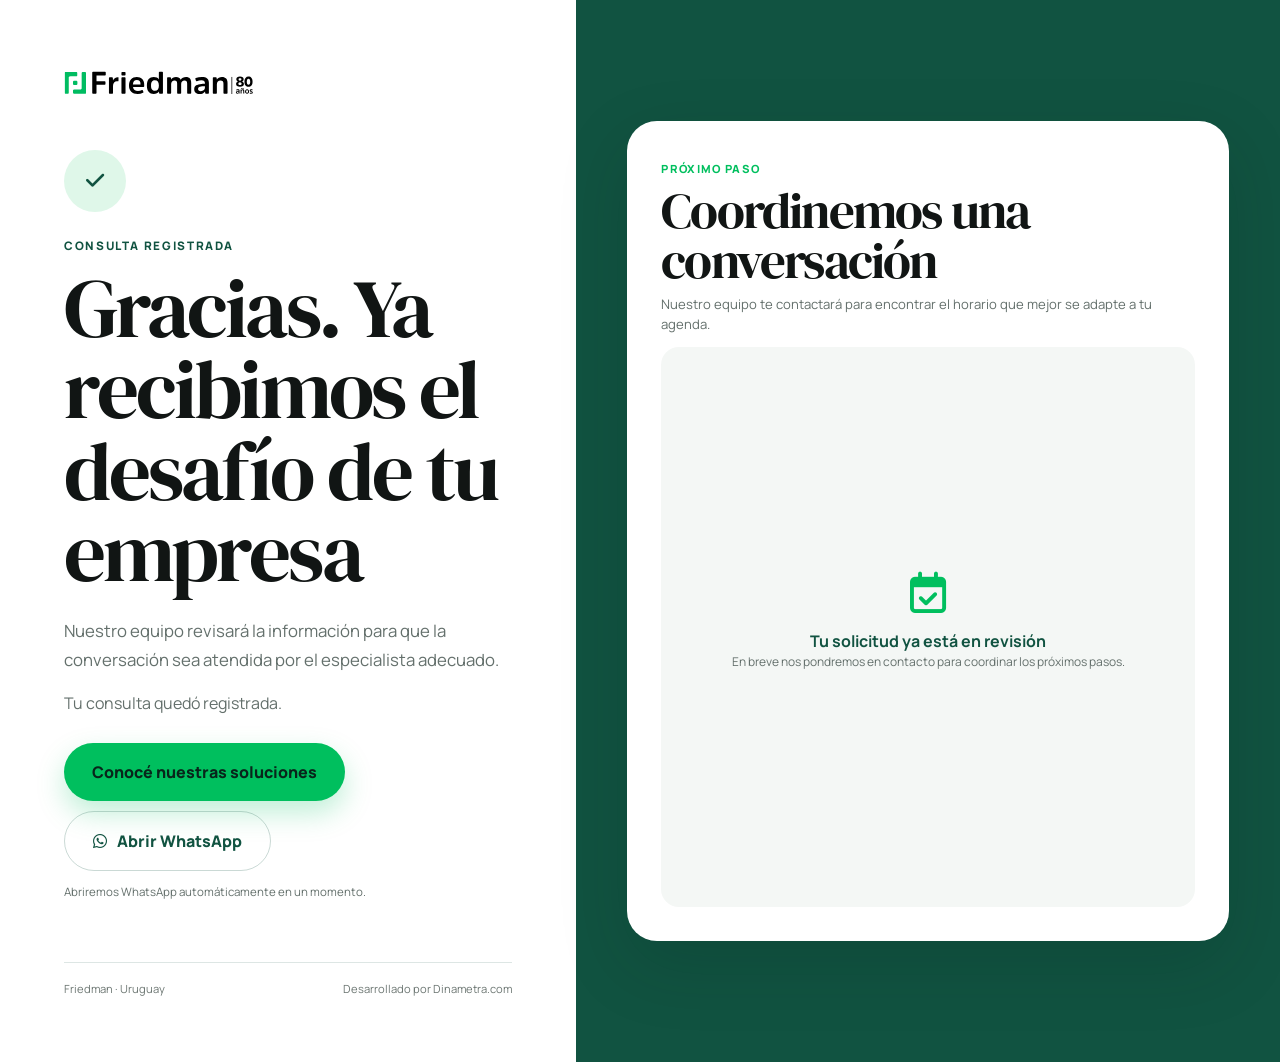
==== commit 2e42db8b: "cambios de copys y logos alusivos" ====
--- a/gracias.html
+++ b/gracias.html
@@ -55,15 +55,15 @@
       <div class="calendar-shell">
         <div class="calendar-head">
           <span>Próximo paso</span>
-          <h2>Elegí un horario</h2>
-          <p>El embed queda listo para conectar con la URL final de Calendly.</p>
+          <h2>Coordinemos una conversación</h2>
+          <p>Nuestro equipo te contactará para encontrar el horario que mejor se adapte a tu agenda.</p>
         </div>
 
         <div id="calendlyMount" class="calendly-mount">
           <div class="calendar-placeholder">
             <i class="fa-regular fa-calendar-check"></i>
-            <strong>Calendly listo para conectar</strong>
-            <p>[DATO PENDIENTE: URL DE CALENDLY]</p>
+            <strong>Tu solicitud ya está en revisión</strong>
+            <p>En breve nos pondremos en contacto para coordinar los próximos pasos.</p>
           </div>
         </div>
       </div>
--- a/styles.css
+++ b/styles.css
@@ -811,3 +811,395 @@
     font-size:clamp(2.65rem,12.5vw,3.75rem);
   }
 }
+
+
+/* ==========================================================
+   V4 - Nuevas secciones: iconos, testimonios y logos
+   ========================================================== */
+
+/* Core green circle */
+.core-card{
+  text-align:center;
+  gap:8px;
+}
+.core-card img{
+  display:block;
+  margin:0 auto 10px;
+}
+.core-card span,
+.core-card strong{
+  display:block;
+  width:100%;
+  text-align:center;
+}
+.core-card span{
+  line-height:1.1;
+}
+.core-card strong{
+  line-height:1.02;
+  margin-top:4px;
+}
+
+/* Proof cards with icons */
+.proof-track-wrap{
+  padding-inline:20px;
+}
+.proof-card{
+  display:flex;
+  flex-direction:column;
+  align-items:flex-start;
+  justify-content:flex-start;
+  min-height:126px;
+}
+.proof-icon{
+  width:42px;
+  height:42px;
+  border-radius:14px;
+  background:#e7f9ef;
+  color:var(--green-dark);
+  display:grid;
+  place-items:center;
+  font-size:1.1rem;
+  margin-bottom:16px;
+  box-shadow:0 10px 24px rgba(17,83,65,.08);
+}
+.proof-card span{
+  margin-bottom:8px;
+}
+
+/* Testimonials */
+.testimonials-section{
+  background:#f7f9f7;
+}
+.testimonials-grid{
+  display:grid;
+  grid-template-columns:repeat(3,1fr);
+  gap:18px;
+}
+.testimonial-card{
+  background:#fff;
+  border:1px solid var(--line);
+  border-radius:24px;
+  padding:24px;
+  box-shadow:0 18px 44px rgba(17,83,65,.06);
+}
+.testimonial-top{
+  display:grid;
+  grid-template-columns:auto 1fr auto;
+  gap:14px;
+  align-items:center;
+  margin-bottom:18px;
+}
+.testimonial-avatar{
+  width:52px;
+  height:52px;
+  border-radius:50%;
+  display:grid;
+  place-items:center;
+  background:linear-gradient(145deg,#dff7e9,#ecf8f1);
+  color:var(--green-dark);
+  font-weight:800;
+  font-size:.9rem;
+}
+.testimonial-meta strong{
+  display:block;
+  color:var(--ink);
+  font-size:.95rem;
+}
+.testimonial-meta span{
+  display:block;
+  color:var(--muted);
+  font-size:.78rem;
+  margin-top:3px;
+}
+.testimonial-stars{
+  color:var(--green);
+  letter-spacing:.12em;
+  font-size:.78rem;
+  white-space:nowrap;
+}
+.testimonial-card p{
+  margin:0;
+  color:#3f4b46;
+  line-height:1.8;
+  font-size:.93rem;
+}
+
+/* Client logo carousel */
+.logo-carousel-section{
+  padding:92px 0 100px;
+  background:#fff;
+  overflow:hidden;
+}
+.logo-head{
+  text-align:center;
+  max-width:820px;
+  margin:0 auto 36px;
+}
+.logo-head p{
+  max-width:640px;
+  margin:0 auto;
+}
+.logo-track-wrap{
+  overflow:hidden;
+}
+.logo-track{
+  display:flex;
+  align-items:center;
+  gap:22px;
+  width:max-content;
+  animation:logo-marquee 23s linear infinite;
+  will-change:transform;
+}
+.logo-track:hover{
+  animation-play-state:paused;
+}
+.logo-chip{
+  min-width:240px;
+  height:94px;
+  border-radius:20px;
+  border:1px solid var(--line);
+  background:#fafcfa;
+  display:grid;
+  place-items:center;
+  box-shadow:0 14px 34px rgba(17,83,65,.05);
+}
+.logo-chip span{
+  color:#6e7673;
+  font-weight:800;
+  letter-spacing:.2em;
+  font-size:.86rem;
+  text-transform:uppercase;
+}
+@keyframes logo-marquee{
+  to{transform:translateX(-50%)}
+}
+
+/* Arrival visual to match the hero look */
+.arrival-image{
+  position:relative;
+  overflow:hidden;
+}
+.arrival-image--hero-style img{
+  filter:contrast(1.02) saturate(.92) brightness(.9);
+}
+.arrival-image-overlay{
+  position:absolute;
+  inset:0;
+  background:
+    linear-gradient(135deg,rgba(8,24,19,.18),rgba(8,24,19,.08) 40%,rgba(255,255,255,0) 100%);
+  pointer-events:none;
+}
+
+/* Responsive */
+@media (max-width: 1000px){
+  .testimonials-grid{
+    grid-template-columns:1fr 1fr;
+  }
+}
+@media (max-width: 720px){
+  .proof-track-wrap{
+    padding-inline:10px;
+  }
+  .proof-card{
+    min-height:118px;
+  }
+  .testimonials-grid{
+    grid-template-columns:1fr;
+  }
+  .testimonial-top{
+    grid-template-columns:auto 1fr;
+  }
+  .testimonial-stars{
+    grid-column:1 / -1;
+    padding-left:66px;
+  }
+  .logo-chip{
+    min-width:190px;
+    height:84px;
+  }
+}
+
+
+/* ==========================================================
+   V5 - Ajustes solicitados
+   ========================================================== */
+
+/* Círculo central mejor centrado */
+.core-card{
+  display:grid;
+  place-items:center;
+  padding:18px;
+}
+.core-card__content{
+  display:flex;
+  flex-direction:column;
+  align-items:center;
+  justify-content:center;
+  text-align:center;
+  width:100%;
+  max-width:170px;
+  margin:0 auto;
+}
+.core-card__content span{
+  font-size:1rem;
+  line-height:1.15;
+  margin:0 0 10px;
+}
+.core-card__content strong{
+  font-size:1.95rem;
+  line-height:1;
+  margin:0;
+}
+
+/* Testimonios: se ven completos sin fingir ser reales */
+.testimonials-section .center-head{
+  max-width:920px;
+}
+.testimonial-card{
+  min-height:250px;
+}
+.testimonial-card p{
+  font-size:.95rem;
+}
+
+/* Nueva imagen de Uruguay con el mismo look & feel del hero */
+.arrival-image--hero-style img{
+  width:100%;
+  height:100%;
+  object-fit:cover;
+  filter:contrast(1.02) saturate(.88) brightness(.86);
+}
+.arrival-image-overlay{
+  background:
+    linear-gradient(135deg,rgba(7,25,20,.28),rgba(7,25,20,.12) 42%,rgba(255,255,255,0) 100%),
+    radial-gradient(circle at 20% 20%,rgba(255,255,255,.06),transparent 28%);
+}
+
+@media (max-width: 720px){
+  .core-card__content{
+    max-width:145px;
+  }
+  .core-card__content span{
+    font-size:.92rem;
+    margin-bottom:8px;
+  }
+  .core-card__content strong{
+    font-size:1.7rem;
+  }
+}
+
+
+/* ==========================================================
+   V6 - Visual Uruguay / equipo local
+   ========================================================== */
+.arrival-image--hero-style img{
+  width:100%;
+  height:100%;
+  object-fit:cover;
+  object-position:center;
+  filter:none;
+}
+.arrival-image-overlay{
+  background:
+    linear-gradient(135deg,rgba(7,25,20,.06),rgba(7,25,20,.02) 42%,rgba(255,255,255,0) 100%);
+}
+
+
+/* ==========================================================
+   V7 - Fotografía estilo mundo / Uruguay
+   ========================================================== */
+.arrival-image--hero-style img{
+  width:100%;
+  height:100%;
+  object-fit:cover;
+  object-position:center;
+  image-rendering:auto;
+}
+
+
+/* ==========================================================
+   V8 - Nueva imagen aplicada a la sección Uruguay
+   ========================================================== */
+.arrival-image--hero-style img{
+  width:100%;
+  height:100%;
+  object-fit:cover;
+  object-position:38% center;
+}
+
+
+/* ==========================================================
+   V9 - Imagen adjunta aplicada en sección Uruguay
+   ========================================================== */
+.arrival-image--hero-style img{
+  width:100%;
+  height:100%;
+  object-fit:cover;
+  object-position:30% center;
+  filter:none;
+}
+
+
+/* ==========================================================
+   V9 - Copy validation, real-photo avatars and responsive QA
+   ========================================================== */
+html,body{max-width:100%;overflow-x:hidden}
+img{max-width:100%}
+
+.testimonial-avatar{overflow:hidden;background:#e8f2ec}
+.testimonial-avatar img{width:100%;height:100%;object-fit:cover;display:block}
+.testimonial-card p strong{color:var(--green-dark)}
+.proof-disclaimer{
+  max-width:820px;margin:24px auto 0;text-align:center;color:#74807b;
+  font-size:.68rem;line-height:1.55
+}
+.logo-chip{
+  grid-template-columns:auto auto;gap:13px;padding:0 26px;
+  align-content:center;justify-content:center
+}
+.logo-chip i{font-size:1.35rem;color:var(--green-dark)}
+.logo-chip span{letter-spacing:.11em}
+
+.lead-modal{max-height:calc(100svh - 28px);overflow-y:auto;overscroll-behavior:contain}
+.modal-backdrop{overflow:hidden}
+
+@media (max-width:720px){
+  .center-head,.logo-head{margin-bottom:36px}
+  .center-head p,.logo-head p{font-size:.9rem;line-height:1.65}
+  .testimonial-card{min-height:auto;padding:21px}
+  .testimonial-top{gap:12px;margin-bottom:15px}
+  .testimonial-avatar{width:50px;height:50px}
+  .testimonial-stars{padding-left:62px}
+  .logo-carousel-section{padding:76px 0 82px}
+  .logo-chip{min-width:190px;height:82px;padding:0 20px}
+  .lead-modal{max-height:calc(100svh - 14px)}
+}
+
+@media (max-width:430px){
+  .testimonial-top{grid-template-columns:auto 1fr}
+  .testimonial-meta strong{font-size:.88rem}
+  .testimonial-meta span{font-size:.72rem}
+  .testimonial-stars{grid-column:1/-1;padding-left:62px;font-size:.74rem}
+  .testimonial-card p{font-size:.88rem;line-height:1.7}
+  .logo-chip{min-width:174px;height:78px;padding:0 17px}
+  .logo-chip span{font-size:.76rem}
+  .logo-chip i{font-size:1.15rem}
+  .proof-disclaimer{font-size:.62rem;padding-inline:8px}
+}
+
+@media (max-width:360px){
+  .hero h1{font-size:clamp(2.35rem,12vw,3.15rem)}
+  .btn{padding-inline:17px}
+  .trust-grid article{padding-inline:13px}
+  .modal-head h2{font-size:1.52rem}
+  .modal-head p{font-size:.66rem}
+  .field input,.field select{font-size:.72rem}
+}
+
+@media (max-height:700px) and (max-width:880px){
+  .modal-backdrop{align-items:start;padding-top:7px;padding-bottom:7px}
+  .lead-modal{max-height:calc(100svh - 14px)}
+  .modal-head h2{font-size:1.6rem}
+  .modal-head p{display:none}
+}
